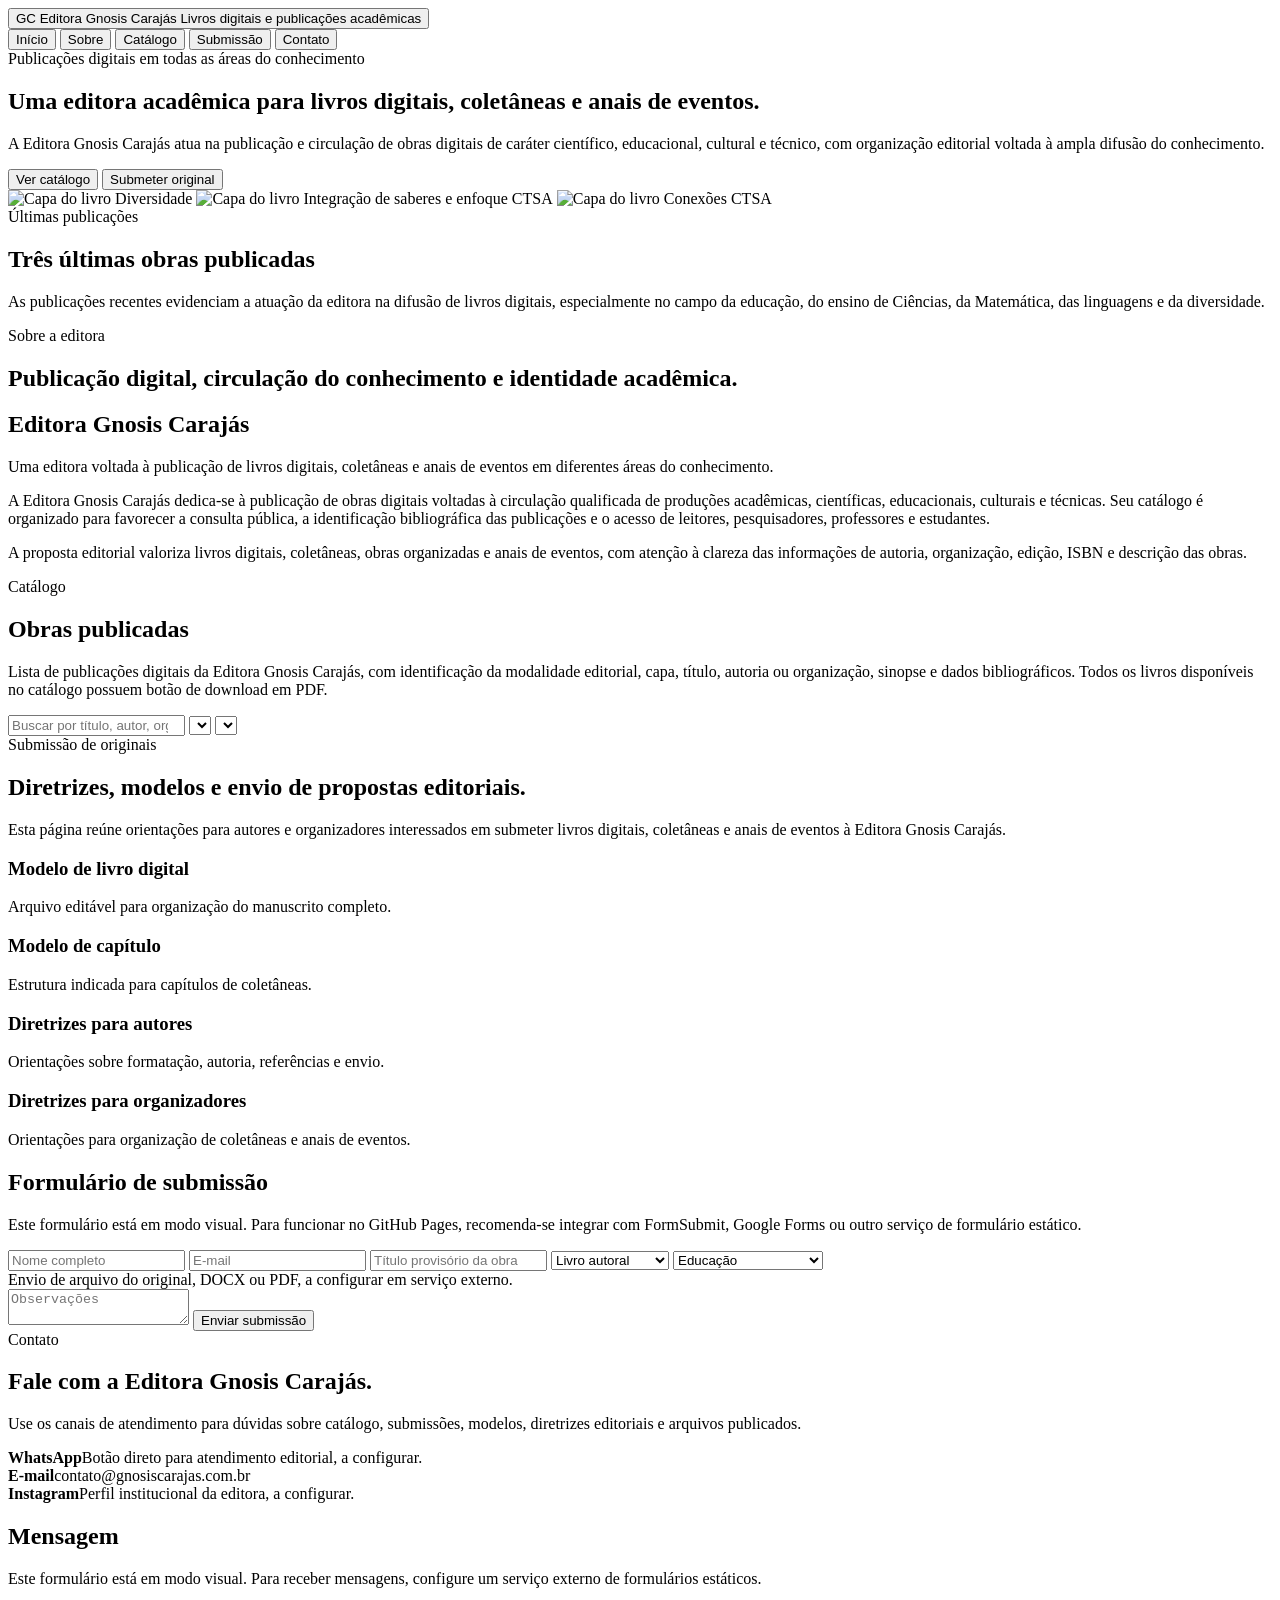
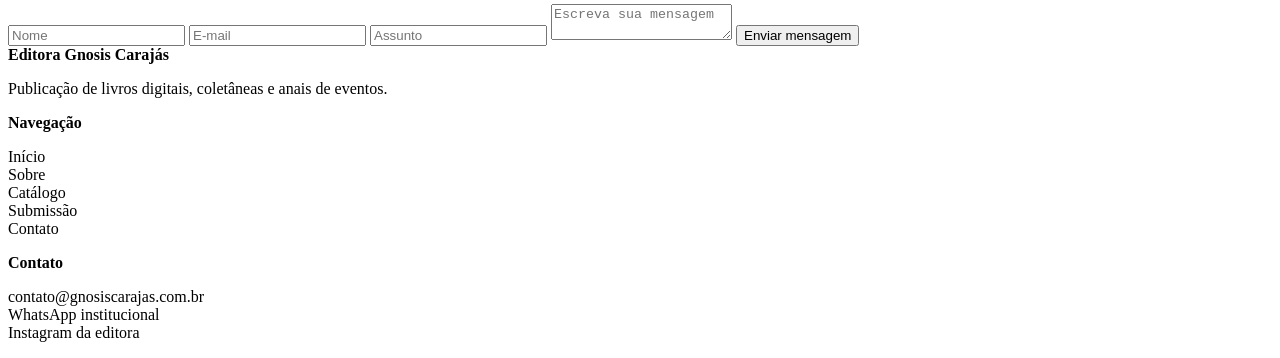
==== index.html @ 5a670f9d "Add files via upload" ====
<!doctype html>
<html lang="pt-BR">
<head>
  <meta charset="utf-8">
  <meta name="viewport" content="width=device-width, initial-scale=1">
  <title>Editora Gnosis Carajás</title>
  <meta name="description" content="Site institucional da Editora Gnosis Carajás, com catálogo de livros digitais, coletâneas e anais de eventos.">
  <link rel="stylesheet" href="assets/css/styles.css">
</head>
<body>
  <header class="site-header">
    <div class="container header-inner">
      <button class="brand" type="button" data-page="inicio" aria-label="Ir para a página inicial">
        <span class="brand-mark">GC</span>
        <span>
          <span class="brand-title">Editora Gnosis Carajás</span>
          <span class="brand-subtitle">Livros digitais e publicações acadêmicas</span>
        </span>
      </button>
      <nav class="main-nav" aria-label="Navegação principal">
        <button type="button" class="active" data-page="inicio">Início</button>
        <button type="button" data-page="sobre">Sobre</button>
        <button type="button" data-page="catalogo">Catálogo</button>
        <button type="button" data-page="submissao">Submissão</button>
        <button type="button" data-page="contato">Contato</button>
      </nav>
    </div>
  </header>

  <main>
    <section id="inicio" class="page active">
      <div class="hero">
        <div class="container hero-grid">
          <div>
            <span class="eyebrow">Publicações digitais em todas as áreas do conhecimento</span>
            <h1>Uma editora acadêmica para livros digitais, coletâneas e anais de eventos.</h1>
            <p>A Editora Gnosis Carajás atua na publicação e circulação de obras digitais de caráter científico, educacional, cultural e técnico, com organização editorial voltada à ampla difusão do conhecimento.</p>
            <div class="actions">
              <button type="button" class="primary" data-go="catalogo">Ver catálogo</button>
              <button type="button" class="secondary" data-go="submissao">Submeter original</button>
            </div>
          </div>
          <div class="hero-covers" id="latest-hero-covers" aria-label="Capas das últimas obras">
            <img src="assets/covers/diversidade.jpg" alt="Capa do livro Diversidade">
            <img src="assets/covers/integracao-de-saberes-enfoque-ctsa.jpg" alt="Capa do livro Integração de saberes e enfoque CTSA">
            <img src="assets/covers/conexoes-ctsa.jpg" alt="Capa do livro Conexões CTSA">
          </div>
        </div>
      </div>

      <section class="section">
        <div class="container">
          <span class="eyebrow">Últimas publicações</span>
          <h2 class="section-title">Três últimas obras publicadas</h2>
          <p class="section-subtitle">As publicações recentes evidenciam a atuação da editora na difusão de livros digitais, especialmente no campo da educação, do ensino de Ciências, da Matemática, das linguagens e da diversidade.</p>
          <div id="latest-list" class="latest-list"></div>
        </div>
      </section>
    </section>

    <section id="sobre" class="page section">
      <div class="container">
        <span class="eyebrow">Sobre a editora</span>
        <h2 class="section-title">Publicação digital, circulação do conhecimento e identidade acadêmica.</h2>
        <div class="about-grid">
          <section class="panel-card dark">
            <h2>Editora Gnosis Carajás</h2>
            <p>Uma editora voltada à publicação de livros digitais, coletâneas e anais de eventos em diferentes áreas do conhecimento.</p>
          </section>
          <section class="about-card">
            <p>A Editora Gnosis Carajás dedica-se à publicação de obras digitais voltadas à circulação qualificada de produções acadêmicas, científicas, educacionais, culturais e técnicas. Seu catálogo é organizado para favorecer a consulta pública, a identificação bibliográfica das publicações e o acesso de leitores, pesquisadores, professores e estudantes.</p>
            <p>A proposta editorial valoriza livros digitais, coletâneas, obras organizadas e anais de eventos, com atenção à clareza das informações de autoria, organização, edição, ISBN e descrição das obras.</p>
          </section>
        </div>
      </div>
    </section>

    <section id="catalogo" class="page section">
      <div class="container">
        <span class="eyebrow">Catálogo</span>
        <h2 class="section-title">Obras publicadas</h2>
        <p class="section-subtitle">Lista de publicações digitais da Editora Gnosis Carajás, com identificação da modalidade editorial, capa, título, autoria ou organização, sinopse e dados bibliográficos. Todos os livros disponíveis no catálogo possuem botão de download em PDF.</p>
        <div class="filters">
          <input id="search" type="search" placeholder="Buscar por título, autor, organizador, ISBN, área ou ano">
          <select id="filter-modality" aria-label="Filtrar por modalidade"></select>
          <select id="filter-area" aria-label="Filtrar por área"></select>
        </div>
        <div id="result-count" class="results-count"></div>
        <div id="catalog-list" class="catalog-list"></div>
      </div>
    </section>

    <section id="submissao" class="page section">
      <div class="container submission-grid">
        <section>
          <span class="eyebrow">Submissão de originais</span>
          <h2 class="section-title">Diretrizes, modelos e envio de propostas editoriais.</h2>
          <p class="section-subtitle">Esta página reúne orientações para autores e organizadores interessados em submeter livros digitais, coletâneas e anais de eventos à Editora Gnosis Carajás.</p>
          <div class="models">
            <article class="model-card"><h3>Modelo de livro digital</h3><p>Arquivo editável para organização do manuscrito completo.</p></article>
            <article class="model-card"><h3>Modelo de capítulo</h3><p>Estrutura indicada para capítulos de coletâneas.</p></article>
            <article class="model-card"><h3>Diretrizes para autores</h3><p>Orientações sobre formatação, autoria, referências e envio.</p></article>
            <article class="model-card"><h3>Diretrizes para organizadores</h3><p>Orientações para organização de coletâneas e anais de eventos.</p></article>
          </div>
        </section>
        <section class="form-card">
          <h2>Formulário de submissão</h2>
          <p class="section-subtitle">Este formulário está em modo visual. Para funcionar no GitHub Pages, recomenda-se integrar com FormSubmit, Google Forms ou outro serviço de formulário estático.</p>
          <form>
            <input placeholder="Nome completo">
            <input placeholder="E-mail">
            <input placeholder="Título provisório da obra">
            <select><option>Livro autoral</option><option>Coletânea</option><option>Anais de evento</option></select>
            <select><option>Educação</option><option>Ciências Humanas</option><option>Ciências da Natureza</option><option>Matemática</option><option>Linguagens</option><option>Outra área</option></select>
            <div class="upload-box">Envio de arquivo do original, DOCX ou PDF, a configurar em serviço externo.</div>
            <textarea placeholder="Observações"></textarea>
            <button type="button" class="primary">Enviar submissão</button>
          </form>
        </section>
      </div>
    </section>

    <section id="contato" class="page section">
      <div class="container contact-grid">
        <section>
          <span class="eyebrow">Contato</span>
          <h2 class="section-title">Fale com a Editora Gnosis Carajás.</h2>
          <p class="section-subtitle">Use os canais de atendimento para dúvidas sobre catálogo, submissões, modelos, diretrizes editoriais e arquivos publicados.</p>
          <div class="contact-list">
            <div class="contact-item"><strong>WhatsApp</strong><span>Botão direto para atendimento editorial, a configurar.</span></div>
            <div class="contact-item"><strong>E-mail</strong><span>contato@gnosiscarajas.com.br</span></div>
            <div class="contact-item"><strong>Instagram</strong><span>Perfil institucional da editora, a configurar.</span></div>
          </div>
        </section>
        <section class="form-card">
          <h2>Mensagem</h2>
          <p class="section-subtitle">Este formulário está em modo visual. Para receber mensagens, configure um serviço externo de formulários estáticos.</p>
          <form>
            <input placeholder="Nome">
            <input placeholder="E-mail">
            <input placeholder="Assunto">
            <textarea placeholder="Escreva sua mensagem"></textarea>
            <button type="button" class="primary">Enviar mensagem</button>
          </form>
        </section>
      </div>
    </section>
  </main>

  <footer class="site-footer">
    <div class="container footer-grid">
      <div><strong>Editora Gnosis Carajás</strong><p>Publicação de livros digitais, coletâneas e anais de eventos.</p></div>
      <div><strong>Navegação</strong><p>Início<br>Sobre<br>Catálogo<br>Submissão<br>Contato</p></div>
      <div><strong>Contato</strong><p>contato@gnosiscarajas.com.br<br>WhatsApp institucional<br>Instagram da editora</p></div>
    </div>
  </footer>

  <script src="assets/js/script.js"></script>
</body>
</html>
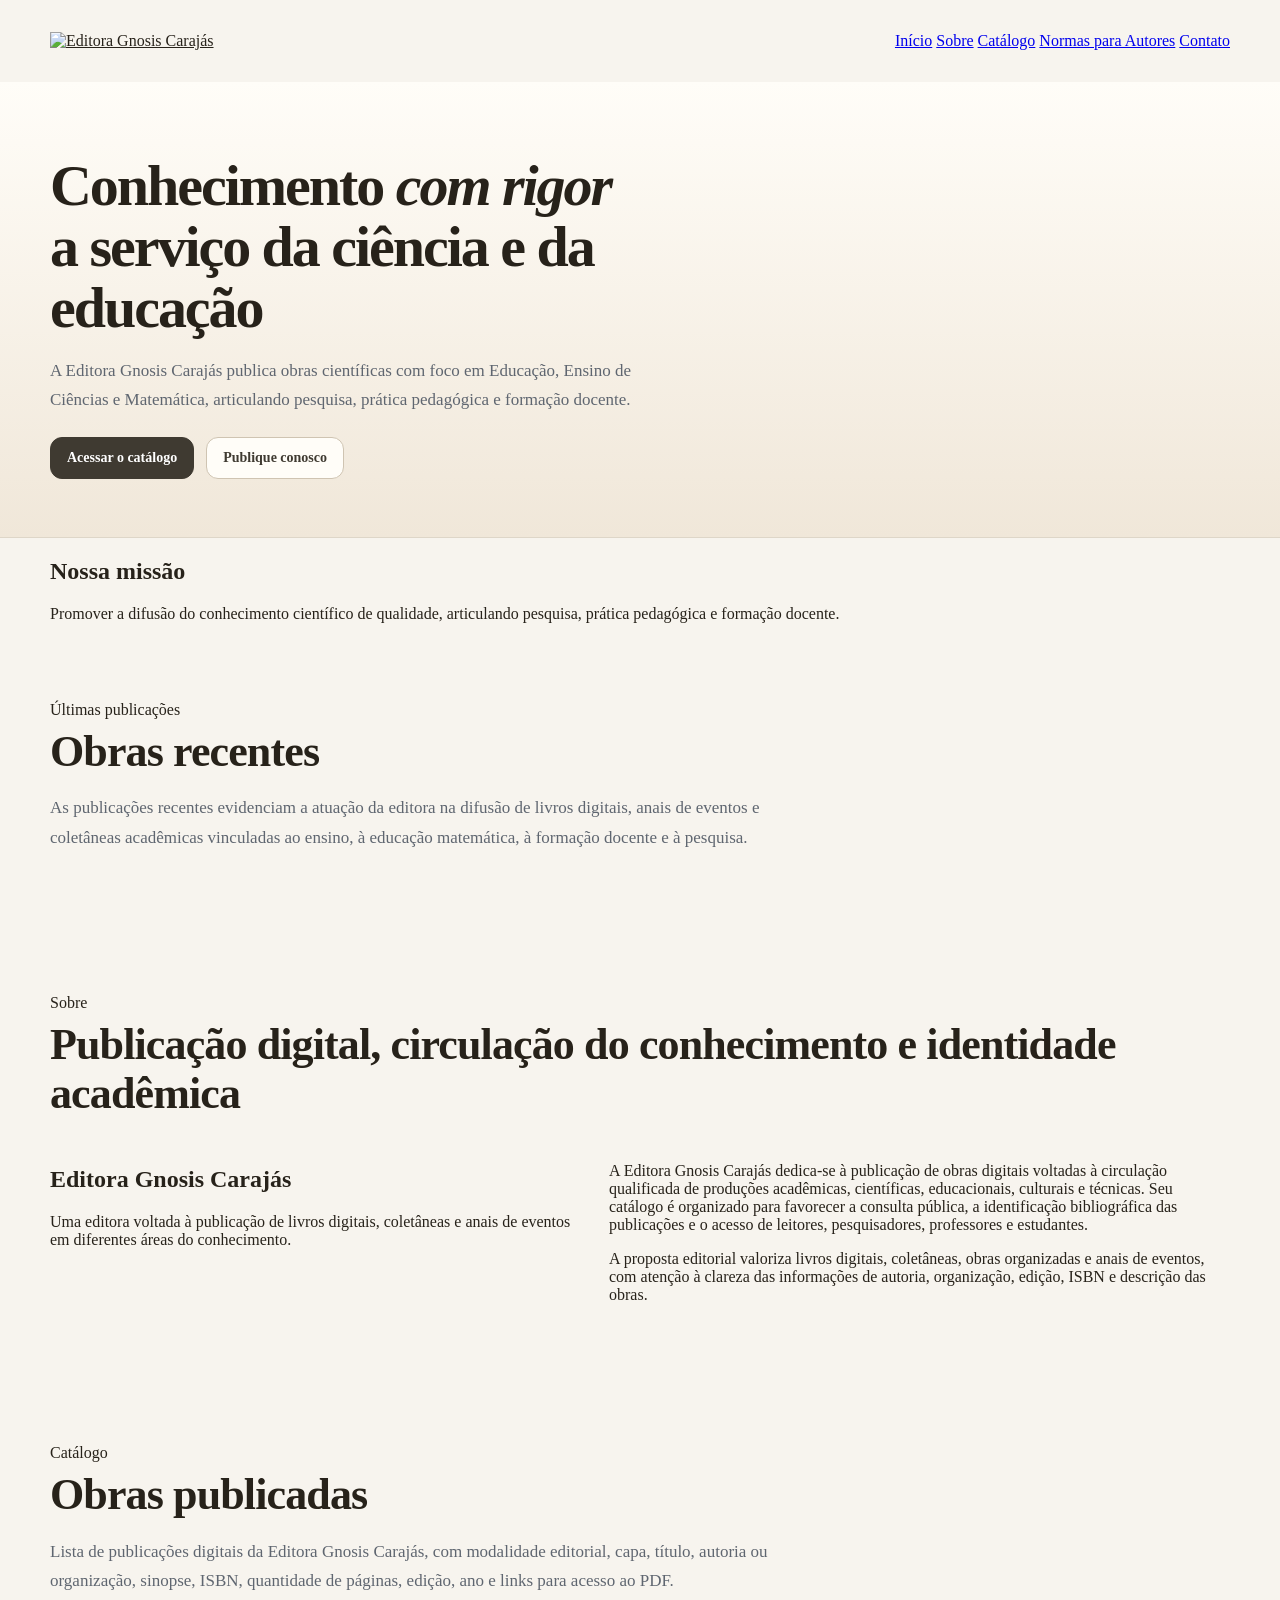
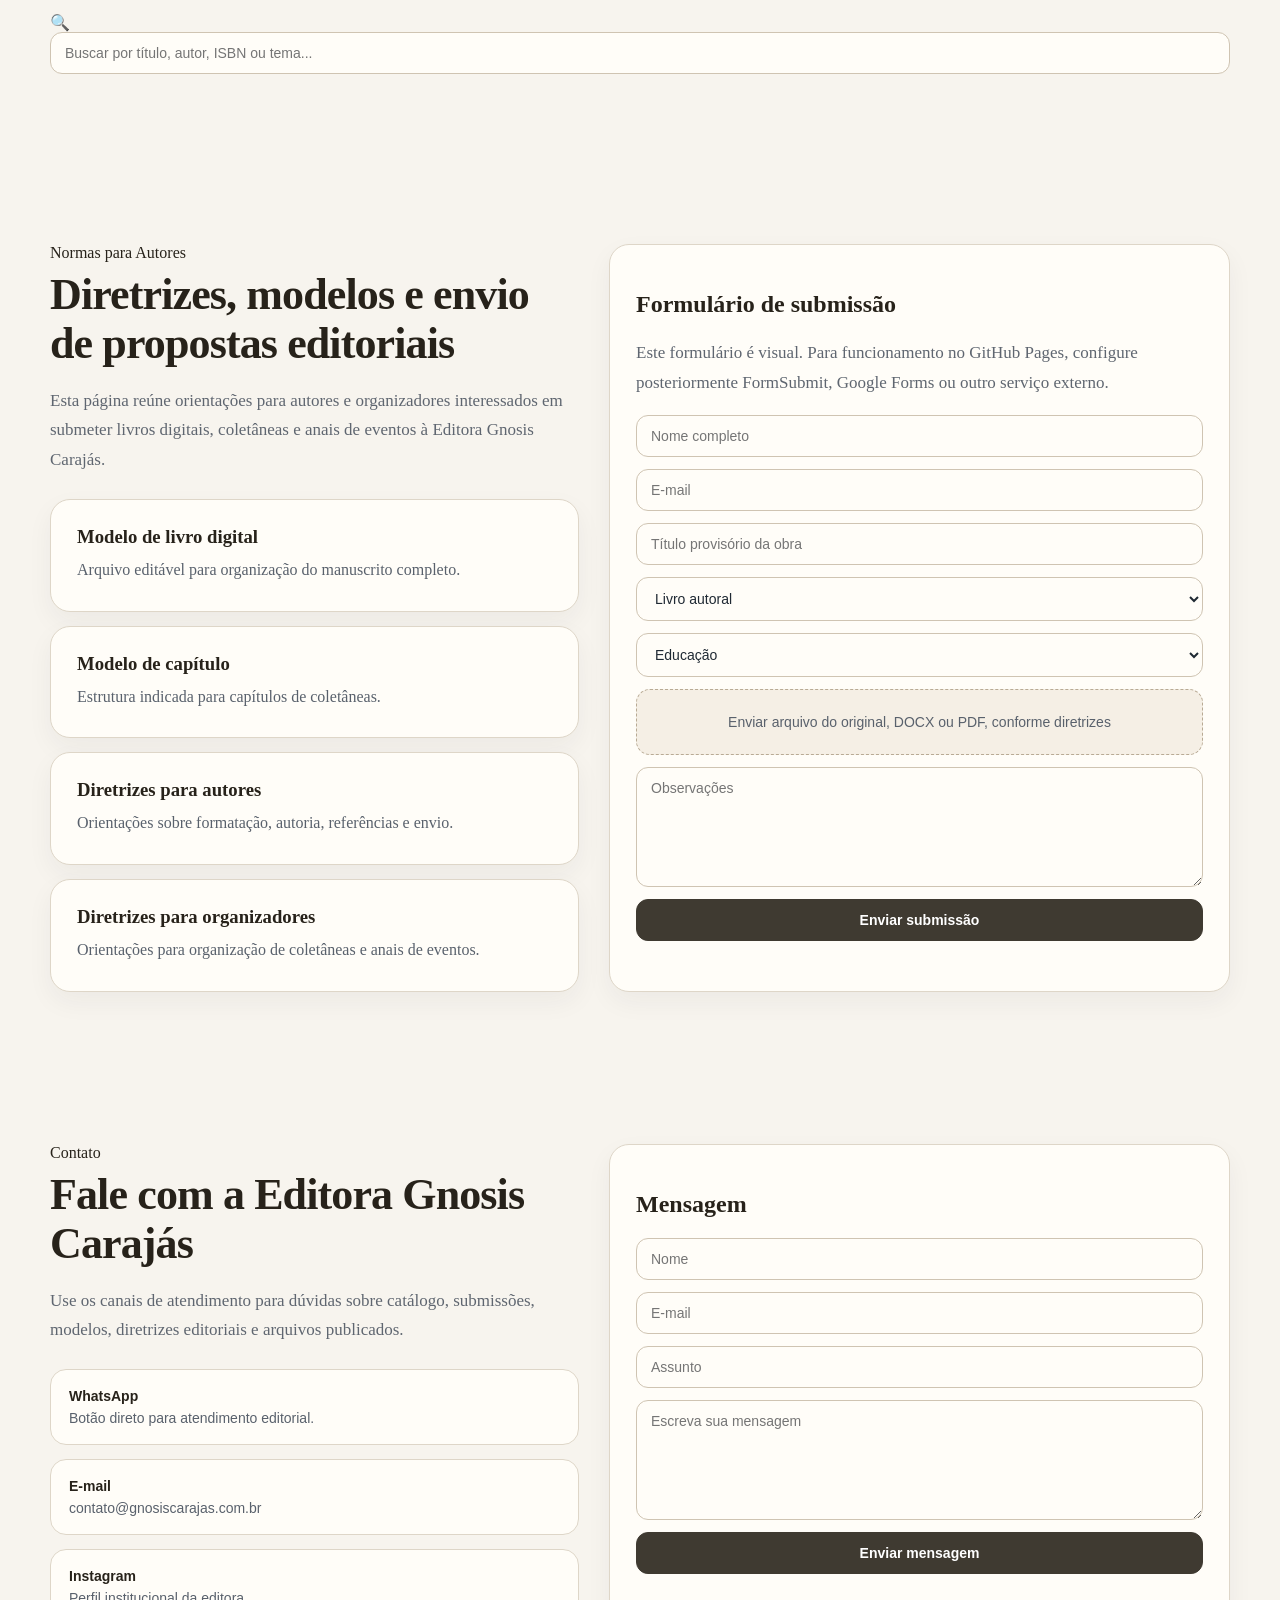
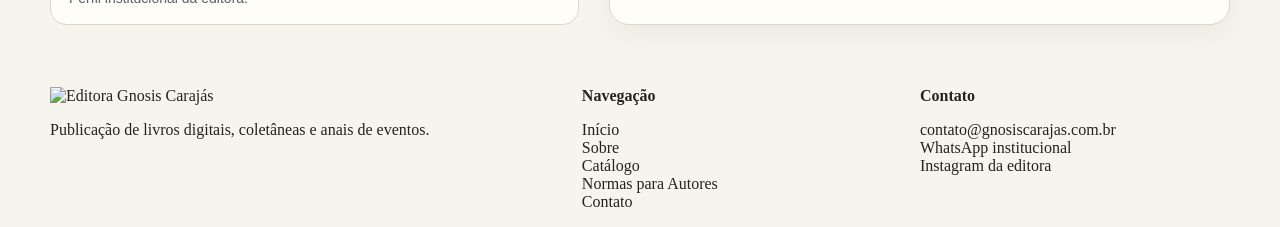
==== commit f25605c7: "Add files via upload" ====
--- a/index.html
+++ b/index.html
@@ -5,69 +5,70 @@
   <meta name="viewport" content="width=device-width, initial-scale=1">
   <title>Editora Gnosis Carajás</title>
   <meta name="description" content="Site institucional da Editora Gnosis Carajás, com catálogo de livros digitais, coletâneas e anais de eventos.">
+  <link rel="icon" type="image/png" sizes="32x32" href="assets/img/favicon-32.png">
+  <link rel="icon" type="image/png" sizes="192x192" href="assets/img/favicon-192.png">
+  <link rel="apple-touch-icon" href="assets/img/favicon-192.png">
   <link rel="stylesheet" href="assets/css/styles.css">
 </head>
 <body>
-  <header class="site-header">
+  <header class="header">
     <div class="container header-inner">
-      <button class="brand" type="button" data-page="inicio" aria-label="Ir para a página inicial">
-        <span class="brand-mark">GC</span>
-        <span>
-          <span class="brand-title">Editora Gnosis Carajás</span>
-          <span class="brand-subtitle">Livros digitais e publicações acadêmicas</span>
-        </span>
-      </button>
-      <nav class="main-nav" aria-label="Navegação principal">
-        <button type="button" class="active" data-page="inicio">Início</button>
-        <button type="button" data-page="sobre">Sobre</button>
-        <button type="button" data-page="catalogo">Catálogo</button>
-        <button type="button" data-page="submissao">Submissão</button>
-        <button type="button" data-page="contato">Contato</button>
+      <a class="brand" href="#inicio" aria-label="Página inicial da Editora Gnosis Carajás">
+        <img src="assets/img/logo.png" alt="Editora Gnosis Carajás" class="brand-logo">
+      </a>
+      <nav class="nav" aria-label="Navegação principal">
+        <a href="#inicio" class="active">Início</a>
+        <a href="#sobre">Sobre</a>
+        <a href="#catalogo">Catálogo</a>
+        <a href="#normas">Normas para Autores</a>
+        <a href="#contato">Contato</a>
       </nav>
     </div>
   </header>
 
   <main>
-    <section id="inicio" class="page active">
-      <div class="hero">
-        <div class="container hero-grid">
-          <div>
-            <span class="eyebrow">Publicações digitais em todas as áreas do conhecimento</span>
-            <h1>Uma editora acadêmica para livros digitais, coletâneas e anais de eventos.</h1>
-            <p>A Editora Gnosis Carajás atua na publicação e circulação de obras digitais de caráter científico, educacional, cultural e técnico, com organização editorial voltada à ampla difusão do conhecimento.</p>
-            <div class="actions">
-              <button type="button" class="primary" data-go="catalogo">Ver catálogo</button>
-              <button type="button" class="secondary" data-go="submissao">Submeter original</button>
-            </div>
-          </div>
-          <div class="hero-covers" id="latest-hero-covers" aria-label="Capas das últimas obras">
-            <img src="assets/covers/diversidade.jpg" alt="Capa do livro Diversidade">
-            <img src="assets/covers/integracao-de-saberes-enfoque-ctsa.jpg" alt="Capa do livro Integração de saberes e enfoque CTSA">
-            <img src="assets/covers/conexoes-ctsa.jpg" alt="Capa do livro Conexões CTSA">
+    <section class="hero" id="inicio">
+      <div class="hero-accent"></div>
+      <div class="container hero-grid">
+        <div class="hero-text">
+          <h1>Conhecimento <em>com rigor</em> a serviço da ciência e da educação</h1>
+          <p>A Editora Gnosis Carajás publica obras científicas com foco em Educação, Ensino de Ciências e Matemática, articulando pesquisa, prática pedagógica e formação docente.</p>
+          <div class="actions">
+            <a class="btn primary" href="#catalogo">Acessar o catálogo</a>
+            <a class="btn secondary" href="#normas">Publique conosco</a>
           </div>
         </div>
+        <div class="hero-covers" id="heroCovers" aria-label="Capas das últimas obras"></div>
       </div>
-
-      <section class="section">
-        <div class="container">
-          <span class="eyebrow">Últimas publicações</span>
-          <h2 class="section-title">Três últimas obras publicadas</h2>
-          <p class="section-subtitle">As publicações recentes evidenciam a atuação da editora na difusão de livros digitais, especialmente no campo da educação, do ensino de Ciências, da Matemática, das linguagens e da diversidade.</p>
-          <div id="latest-list" class="latest-list"></div>
-        </div>
-      </section>
     </section>
 
-    <section id="sobre" class="page section">
+    <section class="mission" aria-labelledby="missao">
+      <div class="container mission-inner">
+        <h2 id="missao">Nossa missão</h2>
+        <div class="title-line"></div>
+        <p>Promover a difusão do conhecimento científico de qualidade, articulando pesquisa, prática pedagógica e formação docente.</p>
+      </div>
+    </section>
+
+    <section class="section latest-section" aria-labelledby="ultimas-obras">
       <div class="container">
-        <span class="eyebrow">Sobre a editora</span>
-        <h2 class="section-title">Publicação digital, circulação do conhecimento e identidade acadêmica.</h2>
+        <div class="section-label">Últimas publicações</div>
+        <h2 class="section-title" id="ultimas-obras">Obras recentes</h2>
+        <p class="section-subtitle">As publicações recentes evidenciam a atuação da editora na difusão de livros digitais, anais de eventos e coletâneas acadêmicas vinculadas ao ensino, à educação matemática, à formação docente e à pesquisa.</p>
+        <div class="featured-list" id="latestWorks"></div>
+      </div>
+    </section>
+
+    <section class="section soft" id="sobre">
+      <div class="container">
+        <div class="section-label">Sobre</div>
+        <h2 class="section-title">Publicação digital, circulação do conhecimento e identidade acadêmica</h2>
         <div class="about-grid">
-          <section class="panel-card dark">
+          <section class="panel dark">
             <h2>Editora Gnosis Carajás</h2>
             <p>Uma editora voltada à publicação de livros digitais, coletâneas e anais de eventos em diferentes áreas do conhecimento.</p>
           </section>
-          <section class="about-card">
+          <section class="panel">
             <p>A Editora Gnosis Carajás dedica-se à publicação de obras digitais voltadas à circulação qualificada de produções acadêmicas, científicas, educacionais, culturais e técnicas. Seu catálogo é organizado para favorecer a consulta pública, a identificação bibliográfica das publicações e o acesso de leitores, pesquisadores, professores e estudantes.</p>
             <p>A proposta editorial valoriza livros digitais, coletâneas, obras organizadas e anais de eventos, com atenção à clareza das informações de autoria, organização, edição, ISBN e descrição das obras.</p>
           </section>
@@ -75,26 +76,28 @@
       </div>
     </section>
 
-    <section id="catalogo" class="page section">
+    <section class="section" id="catalogo">
       <div class="container">
-        <span class="eyebrow">Catálogo</span>
+        <div class="section-label">Catálogo</div>
         <h2 class="section-title">Obras publicadas</h2>
-        <p class="section-subtitle">Lista de publicações digitais da Editora Gnosis Carajás, com identificação da modalidade editorial, capa, título, autoria ou organização, sinopse e dados bibliográficos. Todos os livros disponíveis no catálogo possuem botão de download em PDF.</p>
-        <div class="filters">
-          <input id="search" type="search" placeholder="Buscar por título, autor, organizador, ISBN, área ou ano">
-          <select id="filter-modality" aria-label="Filtrar por modalidade"></select>
-          <select id="filter-area" aria-label="Filtrar por área"></select>
+        <p class="section-subtitle">Lista de publicações digitais da Editora Gnosis Carajás, com modalidade editorial, capa, título, autoria ou organização, sinopse, ISBN, quantidade de páginas, edição, ano e links para acesso ao PDF.</p>
+        <div class="catalog-toolbar" aria-label="Ferramentas de busca e filtros do catálogo">
+          <div class="search-shell">
+            <span class="search-icon" aria-hidden="true">🔍</span>
+            <input id="searchInput" type="search" placeholder="Buscar por título, autor, ISBN ou tema..." aria-label="Buscar no catálogo">
+          </div>
+          <div class="filter-chips" id="filterChips" aria-label="Filtros rápidos do catálogo"></div>
         </div>
-        <div id="result-count" class="results-count"></div>
-        <div id="catalog-list" class="catalog-list"></div>
+        <div class="results-count" id="resultCount"></div>
+        <div class="catalog-list" id="catalogList"></div>
       </div>
     </section>
 
-    <section id="submissao" class="page section">
+    <section class="section soft" id="normas">
       <div class="container submission-grid">
         <section>
-          <span class="eyebrow">Submissão de originais</span>
-          <h2 class="section-title">Diretrizes, modelos e envio de propostas editoriais.</h2>
+          <div class="section-label">Normas para Autores</div>
+          <h2 class="section-title">Diretrizes, modelos e envio de propostas editoriais</h2>
           <p class="section-subtitle">Esta página reúne orientações para autores e organizadores interessados em submeter livros digitais, coletâneas e anais de eventos à Editora Gnosis Carajás.</p>
           <div class="models">
             <article class="model-card"><h3>Modelo de livro digital</h3><p>Arquivo editável para organização do manuscrito completo.</p></article>
@@ -105,14 +108,14 @@
         </section>
         <section class="form-card">
           <h2>Formulário de submissão</h2>
-          <p class="section-subtitle">Este formulário está em modo visual. Para funcionar no GitHub Pages, recomenda-se integrar com FormSubmit, Google Forms ou outro serviço de formulário estático.</p>
+          <p class="section-subtitle">Este formulário é visual. Para funcionamento no GitHub Pages, configure posteriormente FormSubmit, Google Forms ou outro serviço externo.</p>
           <form>
             <input placeholder="Nome completo">
             <input placeholder="E-mail">
             <input placeholder="Título provisório da obra">
             <select><option>Livro autoral</option><option>Coletânea</option><option>Anais de evento</option></select>
             <select><option>Educação</option><option>Ciências Humanas</option><option>Ciências da Natureza</option><option>Matemática</option><option>Linguagens</option><option>Outra área</option></select>
-            <div class="upload-box">Envio de arquivo do original, DOCX ou PDF, a configurar em serviço externo.</div>
+            <div class="upload-box">Enviar arquivo do original, DOCX ou PDF, conforme diretrizes</div>
             <textarea placeholder="Observações"></textarea>
             <button type="button" class="primary">Enviar submissão</button>
           </form>
@@ -120,21 +123,20 @@
       </div>
     </section>
 
-    <section id="contato" class="page section">
+    <section class="section" id="contato">
       <div class="container contact-grid">
         <section>
-          <span class="eyebrow">Contato</span>
-          <h2 class="section-title">Fale com a Editora Gnosis Carajás.</h2>
+          <div class="section-label">Contato</div>
+          <h2 class="section-title">Fale com a Editora Gnosis Carajás</h2>
           <p class="section-subtitle">Use os canais de atendimento para dúvidas sobre catálogo, submissões, modelos, diretrizes editoriais e arquivos publicados.</p>
           <div class="contact-list">
-            <div class="contact-item"><strong>WhatsApp</strong><span>Botão direto para atendimento editorial, a configurar.</span></div>
+            <div class="contact-item"><strong>WhatsApp</strong><span>Botão direto para atendimento editorial.</span></div>
             <div class="contact-item"><strong>E-mail</strong><span>contato@gnosiscarajas.com.br</span></div>
-            <div class="contact-item"><strong>Instagram</strong><span>Perfil institucional da editora, a configurar.</span></div>
+            <div class="contact-item"><strong>Instagram</strong><span>Perfil institucional da editora.</span></div>
           </div>
         </section>
         <section class="form-card">
           <h2>Mensagem</h2>
-          <p class="section-subtitle">Este formulário está em modo visual. Para receber mensagens, configure um serviço externo de formulários estáticos.</p>
           <form>
             <input placeholder="Nome">
             <input placeholder="E-mail">
@@ -147,14 +149,15 @@
     </section>
   </main>
 
-  <footer class="site-footer">
+  <footer class="footer">
     <div class="container footer-grid">
-      <div><strong>Editora Gnosis Carajás</strong><p>Publicação de livros digitais, coletâneas e anais de eventos.</p></div>
-      <div><strong>Navegação</strong><p>Início<br>Sobre<br>Catálogo<br>Submissão<br>Contato</p></div>
+      <div><img src="assets/img/logo.png" alt="Editora Gnosis Carajás" class="footer-logo"><p>Publicação de livros digitais, coletâneas e anais de eventos.</p></div>
+      <div><strong>Navegação</strong><p>Início<br>Sobre<br>Catálogo<br>Normas para Autores<br>Contato</p></div>
       <div><strong>Contato</strong><p>contato@gnosiscarajas.com.br<br>WhatsApp institucional<br>Instagram da editora</p></div>
     </div>
   </footer>
 
+  <script src="assets/js/data.js"></script>
   <script src="assets/js/script.js"></script>
 </body>
 </html>
--- a/assets/css/styles.css
+++ b/assets/css/styles.css
@@ -0,0 +1,600 @@
+
+:root {
+  --bg: #f7f4ee;
+  --paper: #fffdf8;
+  --paper-2: #f0e7d9;
+  --ink: #27221a;
+  --text: #4b5563;
+  --muted: #6b7280;
+  --line: #ded6c8;
+  --line-2: #cfc4b2;
+  --accent: #735c2f;
+  --accent-dark: #3f3a31;
+}
+
+* {
+  box-sizing: border-box;
+}
+
+html {
+  scroll-behavior: smooth;
+}
+
+body {
+  margin: 0;
+  background: var(--bg);
+  color: var(--ink);
+  font-family: Georgia, "Times New Roman", serif;
+}
+
+img {
+  max-width: 100%;
+  display: block;
+}
+
+button,
+input,
+select,
+textarea,
+a.button {
+  font-family: Arial, sans-serif;
+}
+
+.container {
+  width: min(1180px, calc(100% - 48px));
+  margin: 0 auto;
+}
+
+.site-header {
+  position: sticky;
+  top: 0;
+  z-index: 20;
+  background: rgba(255, 253, 248, 0.96);
+  border-bottom: 1px solid var(--line);
+  backdrop-filter: blur(10px);
+}
+
+.header-inner {
+  min-height: 82px;
+  display: flex;
+  align-items: center;
+  justify-content: space-between;
+  gap: 24px;
+}
+
+.brand {
+  display: inline-flex;
+  align-items: center;
+  gap: 14px;
+  border: 0;
+  background: transparent;
+  cursor: pointer;
+  color: inherit;
+  text-align: left;
+  padding: 0;
+}
+
+.brand-mark {
+  width: 50px;
+  height: 50px;
+  border-radius: 50%;
+  border: 1px solid #b8aa94;
+  background: #fffaf0;
+  display: grid;
+  place-items: center;
+  color: var(--accent);
+  font-weight: 700;
+  letter-spacing: 0.04em;
+}
+
+.brand-title {
+  display: block;
+  font-size: 19px;
+  font-weight: 700;
+  letter-spacing: 0.01em;
+}
+
+.brand-subtitle {
+  display: block;
+  margin-top: 2px;
+  color: var(--muted);
+  font: 12px Arial, sans-serif;
+}
+
+.main-nav {
+  display: flex;
+  flex-wrap: wrap;
+  justify-content: flex-end;
+  gap: 6px;
+}
+
+.main-nav button {
+  border: 1px solid transparent;
+  background: transparent;
+  color: #475569;
+  padding: 10px 14px;
+  border-radius: 999px;
+  cursor: pointer;
+  font-size: 14px;
+}
+
+.main-nav button:hover {
+  background: #eee7db;
+  color: var(--ink);
+}
+
+.main-nav button.active {
+  background: var(--accent-dark);
+  color: white;
+}
+
+.page {
+  display: none;
+}
+
+.page.active {
+  display: block;
+}
+
+.hero {
+  background: linear-gradient(180deg, var(--paper) 0%, var(--paper-2) 100%);
+  border-bottom: 1px solid var(--line);
+  padding: 74px 0 58px;
+}
+
+.hero-grid {
+  display: grid;
+  grid-template-columns: 1.05fr 0.95fr;
+  gap: 44px;
+  align-items: center;
+}
+
+.eyebrow {
+  display: inline-flex;
+  width: fit-content;
+  border: 1px solid #d8ccb8;
+  background: #fffaf0;
+  color: var(--accent);
+  border-radius: 999px;
+  padding: 8px 14px;
+  font: 13px Arial, sans-serif;
+  margin-bottom: 18px;
+}
+
+h1,
+h2,
+h3,
+p {
+  overflow-wrap: anywhere;
+}
+
+h1 {
+  margin: 0;
+  max-width: 800px;
+  color: var(--ink);
+  font-size: clamp(36px, 5vw, 58px);
+  line-height: 1.05;
+  letter-spacing: -0.035em;
+}
+
+.hero p,
+.section-subtitle {
+  color: #5f6670;
+  line-height: 1.75;
+  font-size: 17px;
+  max-width: 760px;
+}
+
+.actions {
+  display: flex;
+  gap: 12px;
+  flex-wrap: wrap;
+  margin-top: 22px;
+}
+
+.button,
+.primary,
+.secondary {
+  display: inline-flex;
+  align-items: center;
+  justify-content: center;
+  text-decoration: none;
+  border-radius: 12px;
+  padding: 12px 16px;
+  font-size: 14px;
+  font-weight: 700;
+  cursor: pointer;
+}
+
+.primary {
+  background: var(--accent-dark);
+  color: white;
+  border: 1px solid var(--accent-dark);
+}
+
+.secondary {
+  background: var(--paper);
+  color: var(--accent-dark);
+  border: 1px solid var(--line-2);
+}
+
+.hero-covers {
+  display: grid;
+  grid-template-columns: repeat(3, minmax(0, 1fr));
+  gap: 16px;
+  align-items: end;
+}
+
+.hero-covers img,
+.latest-cover img,
+.catalog-cover img {
+  width: 100%;
+  height: auto;
+  border: 1px solid rgba(94, 80, 58, 0.18);
+  border-radius: 8px;
+  box-shadow: 0 12px 28px rgba(31, 41, 51, 0.16);
+  background: white;
+}
+
+.section {
+  padding: 62px 0;
+}
+
+.section-title {
+  font-size: clamp(30px, 4vw, 44px);
+  line-height: 1.12;
+  margin: 8px 0 14px;
+  color: var(--ink);
+  letter-spacing: -0.02em;
+}
+
+.latest-list {
+  display: grid;
+  grid-template-columns: repeat(3, minmax(0, 1fr));
+  gap: 20px;
+  margin-top: 28px;
+}
+
+.latest-card,
+.catalog-item,
+.about-card,
+.form-card,
+.model-card,
+.panel-card {
+  background: var(--paper);
+  border: 1px solid var(--line);
+  border-radius: 20px;
+  box-shadow: 0 10px 26px rgba(31, 41, 51, 0.05);
+}
+
+.latest-card {
+  padding: 18px;
+  display: grid;
+  grid-template-columns: 112px 1fr;
+  gap: 18px;
+  align-items: start;
+}
+
+.latest-info h3 {
+  margin: 10px 0 8px;
+  font-size: 18px;
+  line-height: 1.22;
+  color: var(--ink);
+}
+
+.latest-info p,
+.authors {
+  margin: 0;
+  color: #59616c;
+  line-height: 1.55;
+  font: 14px Arial, sans-serif;
+}
+
+.latest-info p:not(.authors) {
+  margin-top: 10px;
+  font-family: Georgia, "Times New Roman", serif;
+}
+
+.pill,
+.tag-row span {
+  display: inline-flex;
+  align-items: center;
+  width: fit-content;
+  padding: 5px 9px;
+  border-radius: 999px;
+  background: #eee7db;
+  color: var(--accent);
+  font: 700 12px Arial, sans-serif;
+}
+
+.mini-meta {
+  display: flex;
+  flex-wrap: wrap;
+  gap: 8px;
+  margin-top: 12px;
+  color: var(--muted);
+  font: 12px Arial, sans-serif;
+}
+
+.about-grid,
+.contact-grid,
+.submission-grid {
+  display: grid;
+  grid-template-columns: 0.92fr 1.08fr;
+  gap: 30px;
+  margin-top: 28px;
+}
+
+.panel-card,
+.about-card,
+.form-card,
+.model-card {
+  padding: 26px;
+}
+
+.panel-card.dark {
+  background: var(--accent-dark);
+  color: white;
+  border-color: var(--accent-dark);
+}
+
+.about-card p,
+.panel-card p,
+.model-card p {
+  line-height: 1.8;
+  color: #59616c;
+}
+
+.panel-card.dark p {
+  color: #eee7db;
+}
+
+.filters {
+  display: grid;
+  grid-template-columns: 1fr 220px 220px;
+  gap: 12px;
+  margin: 28px 0 20px;
+}
+
+input,
+select,
+textarea {
+  width: 100%;
+  border: 1px solid var(--line-2);
+  background: var(--paper);
+  color: #1f2933;
+  border-radius: 12px;
+  padding: 12px 14px;
+  font: 14px Arial, sans-serif;
+}
+
+textarea {
+  min-height: 120px;
+  resize: vertical;
+}
+
+.results-count {
+  margin-bottom: 18px;
+  color: var(--muted);
+  font: 14px Arial, sans-serif;
+}
+
+.catalog-list {
+  display: grid;
+  gap: 22px;
+}
+
+.catalog-item {
+  display: grid;
+  grid-template-columns: 160px 1fr;
+  gap: 24px;
+  padding: 18px;
+}
+
+.catalog-content h3 {
+  margin: 10px 0 8px;
+  color: var(--ink);
+  font-size: 24px;
+  line-height: 1.18;
+}
+
+.synopsis {
+  color: #59616c;
+  line-height: 1.7;
+  margin: 12px 0 16px;
+}
+
+.tag-row {
+  display: flex;
+  flex-wrap: wrap;
+  gap: 8px;
+}
+
+.metadata-grid {
+  display: grid;
+  grid-template-columns: repeat(4, minmax(0, 1fr));
+  gap: 10px;
+  margin: 14px 0 0;
+  font-family: Arial, sans-serif;
+}
+
+.metadata-grid div {
+  background: #f5efe5;
+  border: 1px solid #e4dacb;
+  border-radius: 12px;
+  padding: 10px;
+  color: #4b5563;
+  font-size: 13px;
+}
+
+.metadata-grid dt {
+  margin: 0 0 4px;
+  color: var(--accent);
+  font-weight: 700;
+}
+
+.metadata-grid dd {
+  margin: 0;
+}
+
+.models {
+  display: grid;
+  gap: 14px;
+  margin-top: 24px;
+}
+
+.model-card h3 {
+  margin: 0 0 8px;
+}
+
+.model-card p {
+  margin: 0;
+}
+
+.form-card form {
+  display: grid;
+  gap: 12px;
+  margin-top: 18px;
+}
+
+.upload-box {
+  border: 1px dashed #b8aa94;
+  background: #f5efe5;
+  color: #59616c;
+  border-radius: 14px;
+  padding: 24px;
+  text-align: center;
+  font: 14px Arial, sans-serif;
+}
+
+.contact-list {
+  display: grid;
+  gap: 14px;
+  margin-top: 24px;
+}
+
+.contact-item {
+  background: var(--paper);
+  border: 1px solid var(--line);
+  border-radius: 16px;
+  padding: 18px;
+  font: 14px Arial, sans-serif;
+  color: #59616c;
+}
+
+.contact-item strong {
+  display: block;
+  color: var(--ink);
+  margin-bottom: 6px;
+}
+
+.empty-state,
+.unavailable {
+  display: inline-flex;
+  padding: 12px 14px;
+  border-radius: 12px;
+  background: #f5efe5;
+  color: var(--muted);
+  font: 14px Arial, sans-serif;
+}
+
+.cover-placeholder {
+  aspect-ratio: 2 / 3;
+  border-radius: 8px;
+  border: 1px solid rgba(94, 80, 58, 0.18);
+  background: linear-gradient(180deg, #edf0f5, #fffdf8);
+  box-shadow: 0 12px 28px rgba(31, 41, 51, 0.10);
+  display: grid;
+  place-items: center;
+  text-align: center;
+  padding: 18px;
+  color: #253149;
+}
+
+.cover-placeholder span {
+  display: grid;
+  place-items: center;
+  width: 48px;
+  height: 48px;
+  border: 1px solid #4b5f83;
+  border-radius: 50%;
+  color: #4b5f83;
+  font: 700 14px Arial, sans-serif;
+}
+
+.cover-placeholder strong {
+  font-size: 20px;
+}
+
+.cover-placeholder small {
+  color: var(--muted);
+  font: 12px Arial, sans-serif;
+}
+
+.site-footer {
+  border-top: 1px solid var(--line);
+  background: var(--paper);
+  padding: 34px 0;
+  color: #59616c;
+  font: 14px Arial, sans-serif;
+}
+
+.footer-grid {
+  display: grid;
+  grid-template-columns: 1.3fr 0.8fr 0.8fr;
+  gap: 28px;
+}
+
+.site-footer strong {
+  color: var(--ink);
+}
+
+@media (max-width: 980px) {
+  .header-inner {
+    align-items: flex-start;
+    flex-direction: column;
+    padding: 18px 0;
+  }
+
+  .main-nav {
+    justify-content: flex-start;
+  }
+
+  .hero-grid,
+  .latest-list,
+  .about-grid,
+  .contact-grid,
+  .submission-grid,
+  .footer-grid {
+    grid-template-columns: 1fr;
+  }
+
+  .filters,
+  .metadata-grid {
+    grid-template-columns: 1fr;
+  }
+
+  .hero-covers {
+    grid-template-columns: repeat(3, 1fr);
+  }
+}
+
+@media (max-width: 720px) {
+  .container {
+    width: min(100% - 32px, 1180px);
+  }
+
+  .catalog-item,
+  .latest-card {
+    grid-template-columns: 1fr;
+  }
+
+  .catalog-cover,
+  .latest-cover {
+    width: 150px;
+  }
+
+  .hero-covers {
+    grid-template-columns: 1fr 1fr;
+  }
+}
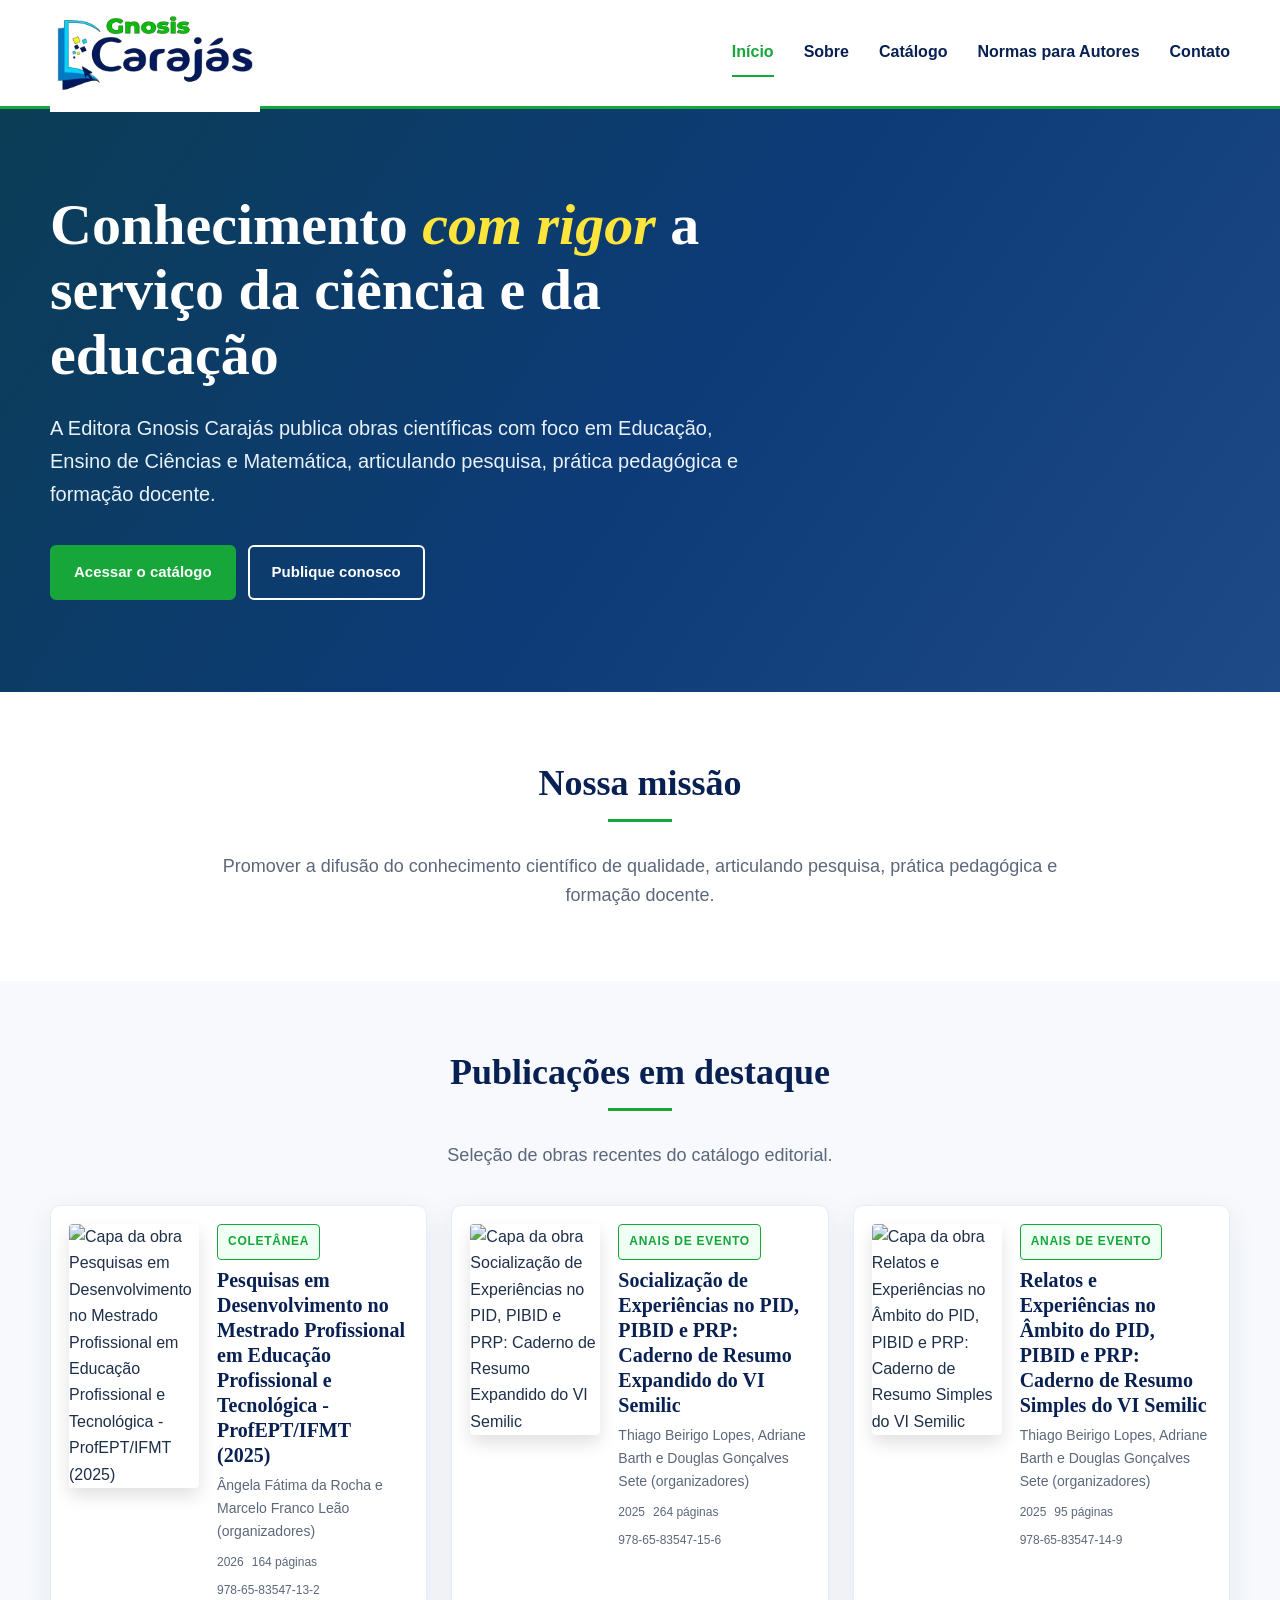
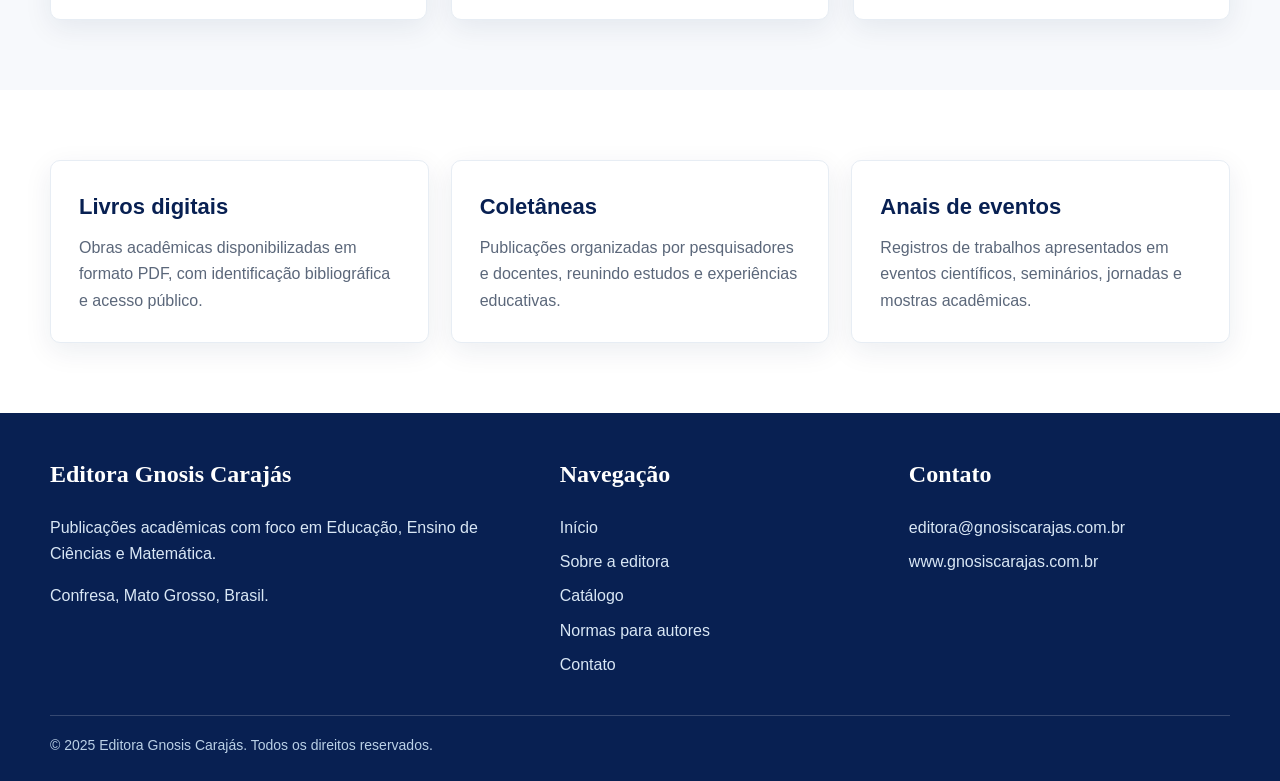
==== commit b9254232: "Add files via upload" ====
--- a/index.html
+++ b/index.html
@@ -1,163 +1 @@
-<!doctype html>
-<html lang="pt-BR">
-<head>
-  <meta charset="utf-8">
-  <meta name="viewport" content="width=device-width, initial-scale=1">
-  <title>Editora Gnosis Carajás</title>
-  <meta name="description" content="Site institucional da Editora Gnosis Carajás, com catálogo de livros digitais, coletâneas e anais de eventos.">
-  <link rel="icon" type="image/png" sizes="32x32" href="assets/img/favicon-32.png">
-  <link rel="icon" type="image/png" sizes="192x192" href="assets/img/favicon-192.png">
-  <link rel="apple-touch-icon" href="assets/img/favicon-192.png">
-  <link rel="stylesheet" href="assets/css/styles.css">
-</head>
-<body>
-  <header class="header">
-    <div class="container header-inner">
-      <a class="brand" href="#inicio" aria-label="Página inicial da Editora Gnosis Carajás">
-        <img src="assets/img/logo.png" alt="Editora Gnosis Carajás" class="brand-logo">
-      </a>
-      <nav class="nav" aria-label="Navegação principal">
-        <a href="#inicio" class="active">Início</a>
-        <a href="#sobre">Sobre</a>
-        <a href="#catalogo">Catálogo</a>
-        <a href="#normas">Normas para Autores</a>
-        <a href="#contato">Contato</a>
-      </nav>
-    </div>
-  </header>
-
-  <main>
-    <section class="hero" id="inicio">
-      <div class="hero-accent"></div>
-      <div class="container hero-grid">
-        <div class="hero-text">
-          <h1>Conhecimento <em>com rigor</em> a serviço da ciência e da educação</h1>
-          <p>A Editora Gnosis Carajás publica obras científicas com foco em Educação, Ensino de Ciências e Matemática, articulando pesquisa, prática pedagógica e formação docente.</p>
-          <div class="actions">
-            <a class="btn primary" href="#catalogo">Acessar o catálogo</a>
-            <a class="btn secondary" href="#normas">Publique conosco</a>
-          </div>
-        </div>
-        <div class="hero-covers" id="heroCovers" aria-label="Capas das últimas obras"></div>
-      </div>
-    </section>
-
-    <section class="mission" aria-labelledby="missao">
-      <div class="container mission-inner">
-        <h2 id="missao">Nossa missão</h2>
-        <div class="title-line"></div>
-        <p>Promover a difusão do conhecimento científico de qualidade, articulando pesquisa, prática pedagógica e formação docente.</p>
-      </div>
-    </section>
-
-    <section class="section latest-section" aria-labelledby="ultimas-obras">
-      <div class="container">
-        <div class="section-label">Últimas publicações</div>
-        <h2 class="section-title" id="ultimas-obras">Obras recentes</h2>
-        <p class="section-subtitle">As publicações recentes evidenciam a atuação da editora na difusão de livros digitais, anais de eventos e coletâneas acadêmicas vinculadas ao ensino, à educação matemática, à formação docente e à pesquisa.</p>
-        <div class="featured-list" id="latestWorks"></div>
-      </div>
-    </section>
-
-    <section class="section soft" id="sobre">
-      <div class="container">
-        <div class="section-label">Sobre</div>
-        <h2 class="section-title">Publicação digital, circulação do conhecimento e identidade acadêmica</h2>
-        <div class="about-grid">
-          <section class="panel dark">
-            <h2>Editora Gnosis Carajás</h2>
-            <p>Uma editora voltada à publicação de livros digitais, coletâneas e anais de eventos em diferentes áreas do conhecimento.</p>
-          </section>
-          <section class="panel">
-            <p>A Editora Gnosis Carajás dedica-se à publicação de obras digitais voltadas à circulação qualificada de produções acadêmicas, científicas, educacionais, culturais e técnicas. Seu catálogo é organizado para favorecer a consulta pública, a identificação bibliográfica das publicações e o acesso de leitores, pesquisadores, professores e estudantes.</p>
-            <p>A proposta editorial valoriza livros digitais, coletâneas, obras organizadas e anais de eventos, com atenção à clareza das informações de autoria, organização, edição, ISBN e descrição das obras.</p>
-          </section>
-        </div>
-      </div>
-    </section>
-
-    <section class="section" id="catalogo">
-      <div class="container">
-        <div class="section-label">Catálogo</div>
-        <h2 class="section-title">Obras publicadas</h2>
-        <p class="section-subtitle">Lista de publicações digitais da Editora Gnosis Carajás, com modalidade editorial, capa, título, autoria ou organização, sinopse, ISBN, quantidade de páginas, edição, ano e links para acesso ao PDF.</p>
-        <div class="catalog-toolbar" aria-label="Ferramentas de busca e filtros do catálogo">
-          <div class="search-shell">
-            <span class="search-icon" aria-hidden="true">🔍</span>
-            <input id="searchInput" type="search" placeholder="Buscar por título, autor, ISBN ou tema..." aria-label="Buscar no catálogo">
-          </div>
-          <div class="filter-chips" id="filterChips" aria-label="Filtros rápidos do catálogo"></div>
-        </div>
-        <div class="results-count" id="resultCount"></div>
-        <div class="catalog-list" id="catalogList"></div>
-      </div>
-    </section>
-
-    <section class="section soft" id="normas">
-      <div class="container submission-grid">
-        <section>
-          <div class="section-label">Normas para Autores</div>
-          <h2 class="section-title">Diretrizes, modelos e envio de propostas editoriais</h2>
-          <p class="section-subtitle">Esta página reúne orientações para autores e organizadores interessados em submeter livros digitais, coletâneas e anais de eventos à Editora Gnosis Carajás.</p>
-          <div class="models">
-            <article class="model-card"><h3>Modelo de livro digital</h3><p>Arquivo editável para organização do manuscrito completo.</p></article>
-            <article class="model-card"><h3>Modelo de capítulo</h3><p>Estrutura indicada para capítulos de coletâneas.</p></article>
-            <article class="model-card"><h3>Diretrizes para autores</h3><p>Orientações sobre formatação, autoria, referências e envio.</p></article>
-            <article class="model-card"><h3>Diretrizes para organizadores</h3><p>Orientações para organização de coletâneas e anais de eventos.</p></article>
-          </div>
-        </section>
-        <section class="form-card">
-          <h2>Formulário de submissão</h2>
-          <p class="section-subtitle">Este formulário é visual. Para funcionamento no GitHub Pages, configure posteriormente FormSubmit, Google Forms ou outro serviço externo.</p>
-          <form>
-            <input placeholder="Nome completo">
-            <input placeholder="E-mail">
-            <input placeholder="Título provisório da obra">
-            <select><option>Livro autoral</option><option>Coletânea</option><option>Anais de evento</option></select>
-            <select><option>Educação</option><option>Ciências Humanas</option><option>Ciências da Natureza</option><option>Matemática</option><option>Linguagens</option><option>Outra área</option></select>
-            <div class="upload-box">Enviar arquivo do original, DOCX ou PDF, conforme diretrizes</div>
-            <textarea placeholder="Observações"></textarea>
-            <button type="button" class="primary">Enviar submissão</button>
-          </form>
-        </section>
-      </div>
-    </section>
-
-    <section class="section" id="contato">
-      <div class="container contact-grid">
-        <section>
-          <div class="section-label">Contato</div>
-          <h2 class="section-title">Fale com a Editora Gnosis Carajás</h2>
-          <p class="section-subtitle">Use os canais de atendimento para dúvidas sobre catálogo, submissões, modelos, diretrizes editoriais e arquivos publicados.</p>
-          <div class="contact-list">
-            <div class="contact-item"><strong>WhatsApp</strong><span>Botão direto para atendimento editorial.</span></div>
-            <div class="contact-item"><strong>E-mail</strong><span>contato@gnosiscarajas.com.br</span></div>
-            <div class="contact-item"><strong>Instagram</strong><span>Perfil institucional da editora.</span></div>
-          </div>
-        </section>
-        <section class="form-card">
-          <h2>Mensagem</h2>
-          <form>
-            <input placeholder="Nome">
-            <input placeholder="E-mail">
-            <input placeholder="Assunto">
-            <textarea placeholder="Escreva sua mensagem"></textarea>
-            <button type="button" class="primary">Enviar mensagem</button>
-          </form>
-        </section>
-      </div>
-    </section>
-  </main>
-
-  <footer class="footer">
-    <div class="container footer-grid">
-      <div><img src="assets/img/logo.png" alt="Editora Gnosis Carajás" class="footer-logo"><p>Publicação de livros digitais, coletâneas e anais de eventos.</p></div>
-      <div><strong>Navegação</strong><p>Início<br>Sobre<br>Catálogo<br>Normas para Autores<br>Contato</p></div>
-      <div><strong>Contato</strong><p>contato@gnosiscarajas.com.br<br>WhatsApp institucional<br>Instagram da editora</p></div>
-    </div>
-  </footer>
-
-  <script src="assets/js/data.js"></script>
-  <script src="assets/js/script.js"></script>
-</body>
-</html>
+<!doctype html><html lang="pt-BR"><head><meta charset="utf-8"><meta name="viewport" content="width=device-width, initial-scale=1"><title>Editora Gnosis Carajás</title><meta name="description" content="Editora acadêmica dedicada à publicação de livros digitais, coletâneas e anais de eventos."><meta name="robots" content="index, follow"><meta property="og:title" content="Editora Gnosis Carajás"><meta property="og:description" content="Editora acadêmica dedicada à publicação de livros digitais, coletâneas e anais de eventos."><meta property="og:type" content="website"><meta property="og:image" content="logo.png"><link rel="icon" href="favicon.ico"><link rel="icon" type="image/png" sizes="32x32" href="favicon-32.png"><link rel="apple-touch-icon" href="favicon-192.png"><link rel="stylesheet" href="styles.css"><script type="application/ld+json">{"@context":"https://schema.org","@type":"Organization","name":"Editora Gnosis Carajás","url":"https://www.gnosiscarajas.com.br","logo":"logo.png"}</script></head><body><header class="site-header"><div class="container header-inner"><a class="logo" href="index.html"><img src="logo.png" alt="Editora Gnosis Carajás"></a><nav class="main-nav" aria-label="Menu principal"><a class="active" href="index.html">Início</a><a class="" href="sobre.html">Sobre</a><a class="" href="catalogo.html">Catálogo</a><a class="" href="normas.html">Normas para Autores</a><a class="" href="contato.html">Contato</a></nav></div></header><main><section class="hero"><div class="container"><div class="hero-content"><h1>Conhecimento <em>com rigor</em> a serviço da ciência e da educação</h1><p>A Editora Gnosis Carajás publica obras científicas com foco em Educação, Ensino de Ciências e Matemática, articulando pesquisa, prática pedagógica e formação docente.</p><div class="hero-actions"><a class="btn primary" href="catalogo.html">Acessar o catálogo</a><a class="btn outline" href="normas.html">Publique conosco</a></div></div></div></section><section class="section white"><div class="container"><div class="section-title"><h2>Nossa missão</h2><span class="title-line"></span></div><p class="mission-text">Promover a difusão do conhecimento científico de qualidade, articulando pesquisa, prática pedagógica e formação docente.</p></div></section><section class="section"><div class="container"><div class="section-title"><h2>Publicações em destaque</h2><span class="title-line"></span></div><p class="lead">Seleção de obras recentes do catálogo editorial.</p><div class="featured-grid" data-home-destaques></div></div></section><section class="section white"><div class="container cards-grid"><article class="info-card"><h3>Livros digitais</h3><p>Obras acadêmicas disponibilizadas em formato PDF, com identificação bibliográfica e acesso público.</p></article><article class="info-card"><h3>Coletâneas</h3><p>Publicações organizadas por pesquisadores e docentes, reunindo estudos e experiências educativas.</p></article><article class="info-card"><h3>Anais de eventos</h3><p>Registros de trabalhos apresentados em eventos científicos, seminários, jornadas e mostras acadêmicas.</p></article></div></section></main><footer class="site-footer"><div class="container footer-grid"><section><h2>Editora Gnosis Carajás</h2><p>Publicações acadêmicas com foco em Educação, Ensino de Ciências e Matemática.</p><p>Confresa, Mato Grosso, Brasil.</p></section><section><h2>Navegação</h2><ul><li><a href="index.html">Início</a></li><li><a href="sobre.html">Sobre a editora</a></li><li><a href="catalogo.html">Catálogo</a></li><li><a href="normas.html">Normas para autores</a></li><li><a href="contato.html">Contato</a></li></ul></section><section><h2>Contato</h2><ul><li><a href="mailto:editora@gnosiscarajas.com.br">editora@gnosiscarajas.com.br</a></li><li><a href="https://www.gnosiscarajas.com.br">www.gnosiscarajas.com.br</a></li></ul></section></div><div class="container footer-bottom">© 2025 Editora Gnosis Carajás. Todos os direitos reservados.</div></footer><script src="data.js"></script><script src="script.js"></script></body></html>
--- a/styles.css
+++ b/styles.css
@@ -0,0 +1,34 @@
+
+/* ================================================================
+   ARQUIVO: styles.css
+   FUNÇÃO: define todo o visual do site.
+   Paleta inspirada no protótipo: azul institucional, verde da marca,
+   fundo claro, cartões brancos e detalhes discretos.
+   ================================================================ */
+:root{
+  --azul:#082052;
+  --azul-2:#0e3f78;
+  --verde:#16a63a;
+  --verde-2:#0d8a31;
+  --amarelo:#ffe53b;
+  --texto:#1e2f49;
+  --muted:#5b677a;
+  --fundo:#f7f9fc;
+  --card:#ffffff;
+  --borda:#e7edf4;
+  --cinza:#eef2f7;
+  --sombra:0 8px 28px rgba(8,32,82,.08);
+  --serif: Georgia, 'Times New Roman', serif;
+  --sans: Arial, Helvetica, sans-serif;
+}
+*{box-sizing:border-box}
+body{margin:0;background:var(--fundo);color:var(--texto);font-family:var(--sans);font-size:16px;line-height:1.65}
+a{color:inherit;text-decoration:none}
+img{max-width:100%;display:block}.container{width:min(1180px, calc(100% - 40px));margin:0 auto}
+.site-header{background:#fff;border-bottom:3px solid var(--verde);position:sticky;top:0;z-index:50}.header-inner{height:106px;display:flex;align-items:center;justify-content:space-between;gap:32px}.logo{display:flex;align-items:center}.logo img{width:210px;height:auto}.main-nav{display:flex;gap:30px;align-items:center;font-weight:700;color:var(--azul)}.main-nav a{padding:10px 0;border-bottom:2px solid transparent}.main-nav a.active,.main-nav a:hover{color:var(--verde);border-color:var(--verde)}
+.hero{background:linear-gradient(125deg,#0b3d56 0%,#0d3b78 52%,#1e4b88 100%);color:#fff;padding:84px 0 92px}.hero-content{max-width:720px}.hero h1{font-family:var(--serif);font-size:clamp(36px,4.6vw,58px);line-height:1.12;margin:0 0 24px}.hero h1 em{color:var(--amarelo);font-style:italic}.hero p{font-size:20px;color:#e9f2fb;margin:0 0 34px}.hero-actions,.actions{display:flex;flex-wrap:wrap;gap:12px}.btn{display:inline-flex;align-items:center;justify-content:center;border-radius:6px;padding:13px 22px;font-weight:700;border:2px solid transparent;cursor:pointer;font-size:15px}.btn.primary{background:var(--verde);border-color:var(--verde);color:#fff}.btn.primary:hover{background:var(--verde-2)}.btn.secondary{background:#e9eef6;color:var(--azul);border-color:#e9eef6}.btn.outline{background:transparent;color:#fff;border-color:#fff}.btn.outline:hover{background:rgba(255,255,255,.1)}
+.section{padding:70px 0}.section.white{background:#fff}.section-title{text-align:center;margin-bottom:30px}.section-title h2{font-family:var(--serif);font-size:36px;line-height:1.2;color:var(--azul);margin:0 0 10px}.title-line{display:block;width:64px;height:3px;background:var(--verde);margin:14px auto 0}.lead{font-size:18px;color:var(--muted);max-width:900px;margin:0 auto;text-align:center}.mission-text{text-align:center;color:var(--muted);font-size:18px;max-width:880px;margin:0 auto}.cards-grid{display:grid;grid-template-columns:repeat(3,1fr);gap:22px}.info-card{background:#fff;border:1px solid var(--borda);border-radius:10px;padding:28px;box-shadow:var(--sombra)}.info-card h3{color:var(--azul);font-size:22px;margin:0 0 10px}.info-card p{color:var(--muted);margin:0}.featured-grid{display:grid;grid-template-columns:repeat(3,1fr);gap:24px;margin-top:34px}.featured-card{background:#fff;border:1px solid var(--borda);border-radius:10px;box-shadow:var(--sombra);overflow:hidden;display:grid;grid-template-columns:130px 1fr;gap:18px;padding:18px}.featured-card img{width:130px;border-radius:4px;box-shadow:0 8px 18px rgba(0,0,0,.12)}.featured-card h3{font-family:var(--serif);font-size:20px;line-height:1.25;color:var(--azul);margin:8px 0 6px}.featured-card p{font-size:14px;color:var(--muted);margin:0}.tag{display:inline-flex;align-items:center;border:1px solid var(--verde);color:var(--verde);background:#f0fff4;border-radius:4px;text-transform:uppercase;letter-spacing:.06em;font-weight:800;font-size:12px;padding:7px 10px}.tag.soft{background:#dff6e6;border:0;color:#008b2d;border-radius:999px;text-transform:none;letter-spacing:.04em}.mini-meta{display:flex;flex-wrap:wrap;gap:8px;font-size:12px;color:var(--muted);margin-top:10px}
+.catalog-toolbar{background:#fff;border-radius:8px;box-shadow:var(--sombra);border:1px solid var(--borda);padding:24px;margin-bottom:34px}.search-wrap{position:relative;margin-bottom:18px}.search-wrap input{width:100%;background:#f2f5f9;border:1px solid #edf1f6;border-radius:6px;padding:18px 20px 18px 56px;font-size:17px}.search-icon{position:absolute;left:22px;top:50%;transform:translateY(-50%);font-size:20px}.filters{display:flex;flex-wrap:wrap;gap:10px}.filter-btn{border:0;background:#f2f5f9;color:var(--texto);border-radius:999px;padding:11px 18px;font-weight:700;cursor:pointer}.filter-btn.active,.filter-btn:hover{background:var(--verde);color:#fff}.catalog-list{display:grid;gap:26px}.catalog-item{display:grid;grid-template-columns:160px 1fr;gap:28px;background:#fff;border:1px solid var(--borda);border-radius:8px;box-shadow:var(--sombra);padding:26px}.catalog-cover img{width:160px;border-radius:5px;box-shadow:0 12px 22px rgba(0,0,0,.16)}.catalog-tags{display:flex;flex-wrap:wrap;gap:10px;margin-bottom:16px}.catalog-item h2{font-family:var(--serif);color:var(--azul);font-size:27px;line-height:1.18;margin:0 0 4px}.authors{font-style:italic;color:#334155;margin:0 0 16px}.synopsis{color:#3c4a5d;margin:0 0 16px}.meta{display:flex;flex-wrap:wrap;gap:14px;border-top:1px solid #dbe3ee;padding-top:14px;font-size:14px}.meta strong{color:#182a44}.catalog-actions{display:flex;gap:10px;flex-wrap:wrap;margin-top:18px}.empty{background:#fff;border:1px solid var(--borda);border-radius:8px;padding:30px;text-align:center;color:var(--muted)}.seo-catalog{font-size:14px;color:#5b677a;margin-top:40px}.seo-catalog h2{font-size:20px;color:var(--azul)}
+.content-card{background:#fff;border:1px solid var(--borda);border-radius:10px;box-shadow:var(--sombra);padding:34px}.content-card h2,.content-card h3{color:var(--azul)}.content-card p,.content-card li{color:#44546a}.two-col{display:grid;grid-template-columns:1fr 1fr;gap:26px}.form-grid{display:grid;gap:14px}.form-grid input,.form-grid textarea{border:1px solid #cad5e3;border-radius:6px;padding:14px;font-size:16px}.form-grid textarea{min-height:140px}.site-footer{background:#082052;color:#d9e7f5;padding:42px 0 24px;margin-top:0}.footer-grid{display:grid;grid-template-columns:1.2fr .8fr .8fr;gap:28px}.site-footer h2{font-family:var(--serif);color:#fff;margin-top:0}.site-footer ul{list-style:none;padding:0;margin:0}.site-footer li{margin:8px 0}.footer-bottom{border-top:1px solid rgba(255,255,255,.18);margin-top:28px;padding-top:18px;font-size:14px;color:#bad0e6}
+@media(max-width:900px){.header-inner{height:auto;align-items:flex-start;flex-direction:column;padding:18px 0}.main-nav{gap:18px;flex-wrap:wrap}.hero{padding:60px 0}.cards-grid,.featured-grid,.two-col,.footer-grid{grid-template-columns:1fr}.catalog-item{grid-template-columns:120px 1fr}.catalog-cover img{width:120px}.featured-card{grid-template-columns:110px 1fr}.featured-card img{width:110px}}
+@media(max-width:620px){.container{width:min(100% - 28px,1180px)}.logo img{width:170px}.main-nav{font-size:14px}.catalog-item,.featured-card{grid-template-columns:1fr}.catalog-cover img,.featured-card img{width:140px}.hero h1{font-size:34px}.hero p{font-size:17px}.section{padding:48px 0}.catalog-item h2{font-size:23px}}
